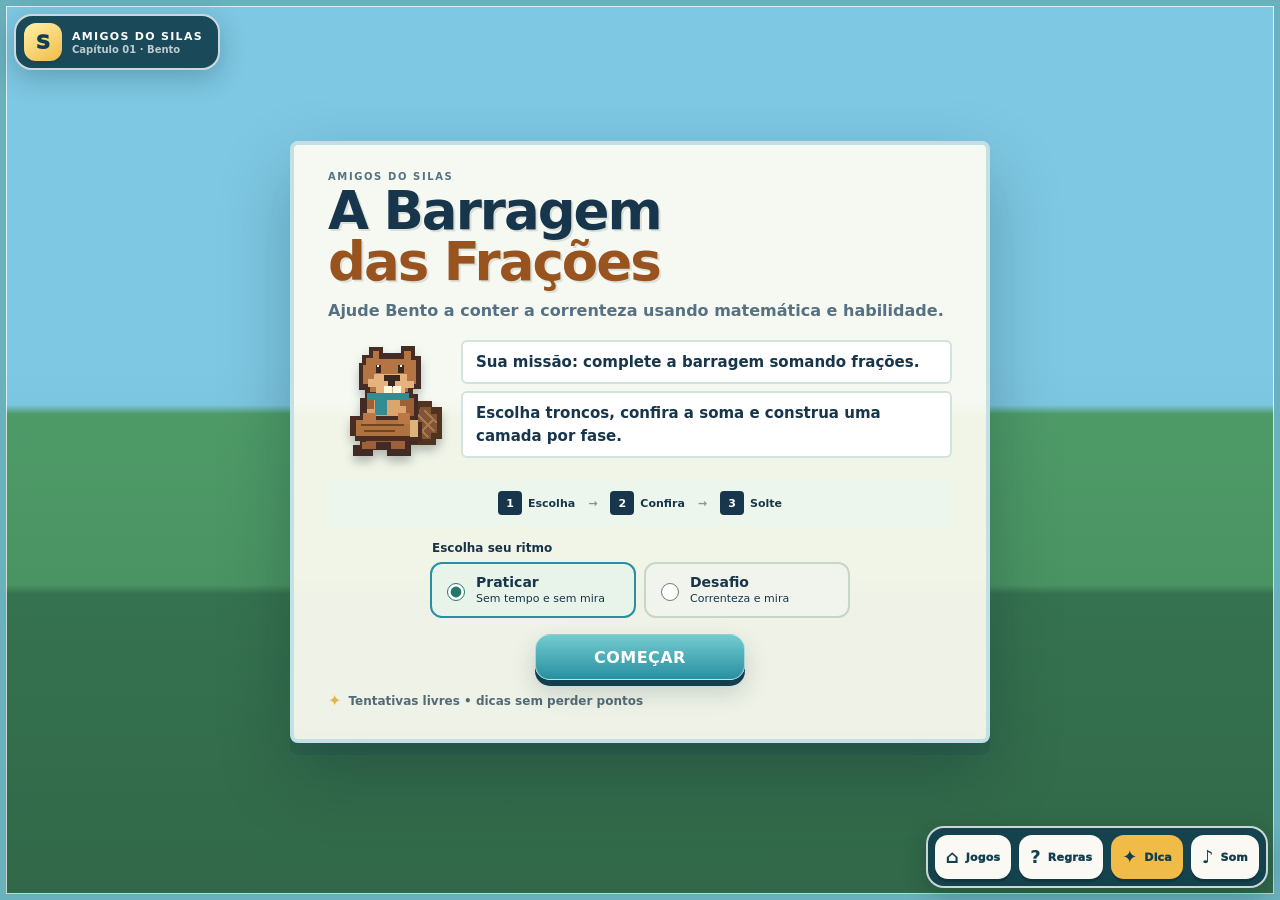
==== jogo bento/index.html @ 157f3a56 "first commit" ====
<!doctype html>
<html lang="pt-BR">
<head>
  <meta charset="utf-8">
  <meta name="viewport" content="width=device-width, initial-scale=1">
  <meta name="description" content="Jogo educativo de frações com Bento e Silas.">
  <title>A Barragem das Frações</title>
  <link rel="stylesheet" href="style.css?v=3">
  <link rel="stylesheet" href="../game-ui.css?v=3">
</head>
<body>
  <main class="game">
    <section id="intro" class="screen intro active" aria-labelledby="game-title">
      <div class="intro-bg" aria-hidden="true"></div>

      <article class="intro-card">
        <p class="overline">AMIGOS DO SILAS</p>
        <h1 id="game-title">A Barragem<br><span>das Frações</span></h1>
        <p class="subtitle">Ajude Bento a conter a correnteza usando matemática e habilidade.</p>

        <div class="story">
          <img src="../assets/personagens/bento.svg" alt="Bento, o castor segurando troncos" class="beaver-img beaver-intro">
          <div class="dialogues"><p><strong>Sua missão:</strong> complete a barragem somando frações.</p><p>Escolha troncos, confira a soma e construa uma camada por fase.</p></div>
        </div>

        <div class="steps"><span><b>1</b> Escolha</span><em>→</em><span><b>2</b> Confira</span><em>→</em><span><b>3</b> Solte</span></div>
        <button id="start-btn" class="main-btn" type="button">COMEÇAR</button>
      </article>
    </section>

    <section id="play" class="screen play" aria-labelledby="phase-title">
      <header class="topbar">
        <button id="home-btn" class="back-btn" type="button" aria-label="Voltar ao início">←</button>
        <div><p id="phase-count" class="overline">FASE 1 DE 5</p><h2 id="phase-title">Frações simples</h2></div>
        <div class="hud"><span id="hearts" aria-label="3 vidas">● ● ●</span><b id="score">0</b></div>
      </header>

      <div class="pressure">
        <span>PRESSÃO DO RIO</span><b id="pressure-number">25%</b>
        <div><i id="pressure-fill"></i></div>
      </div>

      <section class="scene">
        <div class="scene-bg" aria-hidden="true"></div>
        <div class="bank bank-left" aria-hidden="true"></div><div class="bank bank-right" aria-hidden="true"></div>
        <div class="river" aria-hidden="true"><i></i></div>

        <div class="bento-help">
          <img id="bento-sprite" src="../assets/personagens/bento.svg" alt="Bento, o castor" class="beaver-img beaver-game">
          <p id="bento-line">Vamos começar com uma barragem pequena.</p>
        </div>

        <article class="challenge">
          <p class="overline">DESAFIO</p>
          <h3 id="challenge-title">Complete 1 inteiro</h3>
          <p id="challenge-hint">Escolha troncos que formem o valor pedido.</p>
          <span>ALVO <b id="target">1</b></span>
        </article>

        <div class="dam" aria-label="Barragem em construção">
          <div id="falling" class="falling hidden"><div id="falling-pieces"></div><i></i></div>
          <div id="dam-layers" class="dam-layers"></div>
          <div class="dam-base"><span>BARRAGEM</span></div>
        </div>
      </section>

      <section class="panel" aria-label="Painel de frações">
        <div class="panel-title"><div><p class="overline">TRONCOS DISPONÍVEIS</p><span id="instruction">Selecione uma combinação.</span></div><button id="clear-btn" type="button">Limpar</button></div>
        <div id="options" class="options" role="group" aria-label="Frações disponíveis"></div>
        <div class="equation"><span>SUA SOMA</span><strong id="equation" aria-live="polite">0 = 0</strong></div>

        <div id="fraction-visual" class="fraction-visual" aria-label="Representação da soma"></div>
        <div id="check-area" class="action"><p>Confira a matemática antes de empilhar.</p><button id="check-btn" class="main-btn" type="button" disabled>CONFERIR FRAÇÕES</button></div>
        <div id="drop-area" class="action drop-action hidden">
          <div class="aim"><div><span>EQUILÍBRIO</span><b id="aim-label">CENTRALIZE</b></div><section><i></i><b id="cursor"></b></section></div>
          <button id="drop-btn" class="main-btn" type="button">SOLTAR</button>
        </div>
      </section>

      <div id="modal" class="modal hidden" role="dialog" aria-modal="true" aria-labelledby="modal-title">
        <article id="modal-card">
          <i id="modal-icon" aria-hidden="true">!</i>
          <img id="modal-beaver" src="../assets/personagens/bento.svg" alt="Bento" class="beaver-img beaver-modal">
          <p id="modal-label" class="overline">ATENÇÃO</p>
          <h3 id="modal-title">Tente novamente</h3>
          <p id="modal-text"></p>
          <button id="modal-btn" class="main-btn" type="button">CONTINUAR</button>
        </article>
      </div>
    </section>

    <section id="result" class="screen result" aria-labelledby="result-title">
      <div class="result-bg" aria-hidden="true"></div>
      <article class="result-card">
        <img src="../assets/personagens/bento.svg" alt="Bento comemorando" class="beaver-img beaver-result">
        <p class="overline">BARRAGEM CONCLUÍDA</p>
        <h2 id="result-title">A correnteza foi controlada!</h2>
        <div class="final-dam" aria-hidden="true"><span></span><span></span><span></span><span></span><span></span></div>
        <blockquote>"Quando entendemos como as partes se juntam, conseguimos construir algo inteiro."<cite>— Bento</cite></blockquote>
        <div class="stats"><div><span>Precisão</span><b id="accuracy">0%</b></div><div><span>Troncos</span><b id="logs-total">0</b></div><div><span>Sequência</span><b id="best-combo">0</b></div></div>
        <div class="award"><span id="stars">☆☆☆</span><b>Mestre da Barragem</b></div>
        <div class="result-actions"><button id="restart-btn" class="main-btn" type="button">JOGAR NOVAMENTE</button><button id="continue-btn" type="button">ESCOLHER OUTRA AVENTURA</button></div>
      </article>
    </section>
  </main>
  <script src="../common.js?v=3"></script>
  <script src="../game-ui.js?v=3"></script>
  <script src="script.js?v=3"></script>
</body>
</html>
---- jogo bento/style.css ----
:root{--ink:#17364b;--soft:#567181;--cream:#fff9ed;--wood:#98531e;--wood2:#cd8334;--wood3:#5c3117;--water:#27acd9;--water2:#147fae;--sky:#99def2;--grass:#70b25d;--grass2:#4f8d43;--gold:#ffd45a;--danger:#e75d53;--ok:#42aa68;--shadow:0 9px 0 #17364b1c,0 22px 48px #17364b2b;--pixel-font:'Trebuchet MS',Arial,sans-serif}
*{box-sizing:border-box;image-rendering:pixelated}html,body{margin:0;min-height:100%}body{background:var(--ink);color:var(--ink);font-family:var(--pixel-font)}button{font:inherit}.hidden{display:none!important}.game{width:min(1280px,100vw);height:100dvh;min-height:680px;margin:auto;overflow:hidden;background:var(--sky)}.screen{display:none;width:100%;height:100%;position:relative}.screen.active{display:flex}.overline{margin:0;color:var(--soft);font-size:10px;font-weight:900;letter-spacing:2px}.main-btn{min-height:46px;border:0;border-radius:4px;padding:11px 23px;color:#55350e;background:linear-gradient(#ffdc68,#efb52e);box-shadow:0 4px 0 #b77518;font-weight:900;cursor:pointer;transition:.15s;text-transform:uppercase;letter-spacing:1px}.main-btn:hover:not(:disabled){transform:translateY(-2px);filter:brightness(1.1)}.main-btn:active:not(:disabled){transform:translateY(3px);box-shadow:0 2px 0 #b77518}.main-btn:disabled{opacity:.5;filter:grayscale(.8);cursor:not-allowed}.main-btn:focus-visible,button:focus-visible{outline:4px solid var(--ink);outline-offset:3px}

/* === BEAVER PIXEL ART IMAGES === */
.beaver-img{image-rendering:pixelated;object-fit:contain;filter:drop-shadow(0 6px 5px rgba(17,35,45,.28));border:0;background:transparent;border-radius:0;overflow:visible}
.beaver-intro{width:132px;height:132px;animation:beaver-bob 2s ease-in-out infinite}
.beaver-game{width:118px;height:118px;animation:beaver-bob 2.5s ease-in-out infinite}
.beaver-modal{width:112px;height:112px;margin:-22px auto 4px;display:block}
.beaver-result{width:140px;height:140px;margin:-18px auto 4px;display:block;animation:beaver-celebrate .6s ease-in-out infinite alternate}
@keyframes beaver-bob{0%,100%{transform:translateY(0)}50%{transform:translateY(-6px)}}
@keyframes beaver-celebrate{from{transform:translateY(0) scale(1)}to{transform:translateY(-8px) scale(1.05)}}

/* === INTRO SCREEN WITH PIXEL ART BG === */
.intro{justify-content:center;align-items:center;overflow:hidden}
.intro-bg{position:absolute;inset:0;background:linear-gradient(180deg,#7ec8e3 0 45%,#4f9d69 46% 65%,#397a55 66% 100%);z-index:0}
.intro-bg::after{content:'';position:absolute;inset:0;background:linear-gradient(transparent 40%,rgba(0,0,0,0.15) 100%)}
.intro-card{z-index:2;width:min(700px,92%);padding:26px 34px;border:4px solid rgba(255,255,255,0.85);border-radius:8px;background:rgba(255,253,243,0.92);box-shadow:var(--shadow);backdrop-filter:blur(4px)}.intro-card h1{margin:4px 0 0;font-size:clamp(38px,5vw,53px);line-height:.96;letter-spacing:-2px;text-shadow:2px 2px 0 rgba(0,0,0,0.1)}.intro-card h1 span{color:var(--wood)}.subtitle{margin:13px 0;color:var(--soft);font-weight:800}
.story{display:grid;grid-template-columns:115px 1fr;gap:18px;align-items:center}
.dialogues{display:grid;gap:7px}.dialogues p{margin:0;padding:9px 13px;border:2px solid #d1e2df;border-radius:6px;background:#fff;font-size:12px;font-weight:700;line-height:1.3}.dialogues .silas{border-color:#b9daba;background:#eaf8e9}.steps{display:flex;justify-content:center;align-items:center;gap:13px;margin:16px 0;padding:10px;border-radius:6px;background:#edf6ed;font-size:11px;font-weight:900}.steps span{display:flex;align-items:center;gap:6px}.steps b{display:grid;place-items:center;width:24px;height:24px;border-radius:4px;color:#fff;background:var(--ink)}.steps em{color:#829992;font-style:normal}.intro-card>.main-btn{display:block;width:210px;margin:auto}

/* === PLAY SCREEN === */
.play{flex-direction:column;overflow:auto;background:#edf8f9}.topbar{flex:0 0 66px;display:grid;grid-template-columns:150px 1fr 220px;align-items:center;padding:7px 22px;border-bottom:3px solid #d7e7e6;background:#fffef9}.back-btn{width:44px;height:42px;border:2px solid #d5e1df;border-radius:6px;color:var(--ink);background:#f2f7f5;font-size:23px;font-weight:900;cursor:pointer}.topbar>div:nth-child(2){text-align:center}.topbar h2{margin:2px 0 0;font-size:21px}.hud{display:flex;justify-content:flex-end;align-items:center;gap:16px}.hud span{color:#e25b54;font-size:18px;letter-spacing:2px}.hud b{min-width:58px;padding:7px 10px;border:2px solid #d7e3e1;border-radius:6px;text-align:center}.pressure{flex:0 0 42px;display:grid;grid-template-columns:145px 40px 1fr;gap:8px;align-items:center;padding:7px 22px;color:#fff;background:var(--ink);font-size:10px;font-weight:900}.pressure>div{height:12px;overflow:hidden;border:2px solid #102a3d;border-radius:4px;background:#0c2738}.pressure>div i{display:block;width:25%;height:100%;border-radius:3px;background:linear-gradient(90deg,#3cc2e8,#f1d057 60%,#e65a50);transition:width .35s}

/* === SCENE WITH PIXEL ART BG === */
.scene{flex:0 0 330px;position:relative;overflow:hidden}
.scene-bg{position:absolute;inset:0;background:linear-gradient(180deg,#7ec8e3 0 45%,#4f9d69 46% 65%,#397a55 66% 100%);z-index:0}
.river{position:absolute;left:24%;right:24%;bottom:0;height:45%;overflow:hidden;background:linear-gradient(rgba(39,172,217,0.5),rgba(20,127,174,0.5));z-index:1}.river i{position:absolute;top:-12px;left:-10%;width:120%;height:28px;background:radial-gradient(ellipse,rgba(255,255,255,0.35) 0 42%,transparent 44%) 0 0/62px 26px repeat-x;animation:flow 3s linear infinite}@keyframes flow{to{transform:translateX(62px)}}
.bank{position:absolute;z-index:2;bottom:0;width:28%;height:44%}.bank-left{left:0;background:linear-gradient(135deg,rgba(112,178,93,0.7),rgba(79,141,67,0.7));clip-path:polygon(0 0,100% 30%,100% 100%,0 100%)}.bank-right{right:0;background:linear-gradient(225deg,rgba(112,178,93,0.7),rgba(79,141,67,0.7));clip-path:polygon(0 30%,100% 0,100% 100%,0 100%)}

.bento-help{position:absolute;z-index:7;left:3%;bottom:14%;display:flex;align-items:center;gap:4px}
.bento-help p{position:relative;max-width:185px;padding:10px 12px;border:3px solid rgba(255,255,255,0.8);border-radius:8px;background:rgba(255,255,255,0.92);box-shadow:0 4px 0 rgba(189,213,209,0.8);font-size:11px;font-weight:800;backdrop-filter:blur(2px)}

.challenge{position:absolute;z-index:6;top:13px;left:50%;width:min(420px,44%);transform:translateX(-50%);padding:13px 18px;border:3px solid rgba(255,255,255,0.85);border-radius:8px;text-align:center;background:rgba(255,253,243,0.9);box-shadow:0 7px 0 #17364b18;backdrop-filter:blur(3px)}.challenge h3{margin:3px 0;color:var(--wood);font-size:21px}.challenge>p:not(.overline){margin:3px;color:var(--soft);font-size:10px;font-weight:700}.challenge>span{display:inline-flex;align-items:center;gap:8px;margin-top:5px;padding:5px 11px;border-radius:4px;color:#fff;background:var(--ink);font-size:9px;font-weight:900}.challenge>span b{font-size:15px}

/* === DAM === */
.dam{position:absolute;z-index:6;left:50%;bottom:5px;width:340px;height:205px;transform:translateX(-50%)}.dam-base{position:absolute;left:28px;right:28px;bottom:24px;height:20px;border:4px solid var(--wood3);border-radius:4px;background:var(--wood);image-rendering:pixelated}.dam-base span{position:absolute;left:50%;top:14px;transform:translateX(-50%);padding:4px 9px;border-radius:4px;color:#fff;background:var(--ink);font-size:8px;font-weight:900}.dam-layers{position:absolute;left:25px;right:25px;bottom:45px;height:130px;display:flex;flex-direction:column-reverse;align-items:center;gap:3px}
.layer{width:100%;display:flex;justify-content:center;gap:3px;animation:settle .4s ease-out}.layer.bad{transform:rotate(7deg) translateX(10px);opacity:.76}
.layer-piece,.fall-piece{min-width:42px;height:19px;display:grid;place-items:center;border:3px solid var(--wood3);border-radius:4px;color:#fff;background:linear-gradient(var(--wood2),var(--wood));font-size:8px;font-weight:900;text-shadow:0 1px var(--wood3);image-rendering:pixelated}
@keyframes settle{from{transform:translateY(-32px);opacity:.2}}
.falling{position:absolute;z-index:9;top:18px;left:50%;transform:translateX(-50%)}.falling.swing{animation:swing .8s ease-in-out infinite alternate}.falling.good{animation:dropGood .6s ease-in forwards}.falling.bad{animation:dropBad .7s ease-in forwards}@keyframes swing{from{transform:translateX(-68%) rotate(-3deg)}to{transform:translateX(-32%) rotate(3deg)}}@keyframes dropGood{to{top:145px;transform:translateX(-50%)}}@keyframes dropBad{to{top:150px;transform:translateX(-28%) rotate(20deg)}}#falling-pieces{display:flex;justify-content:center;gap:3px}.falling>i{display:block;width:2px;height:24px;margin:2px auto;background:repeating-linear-gradient(#fff 0 4px,transparent 4px 8px)}

/* === LOG BUTTONS (PIXEL STYLE) === */
.panel{flex:1 0 245px;padding:11px 20px 15px;border-top:4px solid #d7e7e6;background:var(--cream)}.panel-title{display:flex;justify-content:space-between;align-items:center}.panel-title span{color:var(--soft);font-size:10px;font-weight:700}.panel-title button{border:0;border-bottom:2px solid #8fa5a1;color:var(--ink);background:transparent;font-size:11px;font-weight:900;cursor:pointer}.options{display:flex;gap:9px;align-items:center;min-height:61px;padding:7px 2px;overflow-x:auto}
.log{flex:0 0 auto;min-width:80px;height:46px;position:relative;border:4px solid var(--wood3);border-radius:6px;color:#fff;background:linear-gradient(var(--wood2),var(--wood));box-shadow:0 4px 0 var(--wood3),inset 0 2px 0 rgba(255,255,255,0.15);font-size:16px;font-weight:900;text-shadow:0 2px var(--wood3);cursor:pointer;transition:.15s;image-rendering:pixelated}
.log:before{content:"";position:absolute;left:10px;right:10px;top:5px;height:3px;border-radius:2px;background:rgba(237,177,98,0.7)}
.log:after{content:"";position:absolute;left:6px;right:6px;bottom:6px;height:2px;border-radius:2px;background:rgba(92,49,23,0.3)}
.log:hover{transform:translateY(-3px);filter:brightness(1.1)}.log.selected{transform:translateY(-5px);outline:4px solid var(--gold);box-shadow:0 6px 0 var(--wood3),0 0 12px rgba(255,212,90,0.5)}.log.locked{opacity:.5;pointer-events:none}
.equation{display:flex;align-items:center;gap:10px;min-height:34px;padding:5px 10px;border:2px solid #d5e2df;border-radius:6px;background:#fff}.equation span{color:var(--soft);font-size:9px;font-weight:900}.equation strong{font-size:15px}
.action{min-height:57px;display:grid;grid-template-columns:1fr 220px;gap:14px;align-items:center;padding-top:7px}.action p{margin:0;color:var(--soft);font-size:10px;font-weight:700}.action .main-btn{min-height:44px;padding:9px 14px}.drop-action{grid-template-columns:1fr 180px}.aim>div{display:flex;justify-content:space-between;color:var(--soft);font-size:9px;font-weight:900}.aim>section{height:18px;position:relative;overflow:hidden;border:3px solid #d1dcd9;border-radius:4px;background:linear-gradient(90deg,var(--danger) 0 27%,#efd05b 27% 40%,var(--ok) 40% 60%,#efd05b 60% 73%,var(--danger) 73%)}.aim>section i{position:absolute;left:45%;top:0;bottom:0;width:10%;border-left:2px dashed #fff;border-right:2px dashed #fff}.aim>section b{position:absolute;left:8%;top:-3px;width:8px;height:18px;border-radius:2px;background:var(--ink);box-shadow:0 0 0 2px #fff}

/* === MODAL === */
.modal{position:fixed;z-index:100;inset:0;display:grid;place-items:center;padding:20px;background:#102b3eb8;backdrop-filter:blur(2px)}.modal article{width:min(430px,94vw);padding:24px;border:4px solid #fff;border-radius:8px;text-align:center;background:#fffaf5;box-shadow:var(--shadow)}.modal article.success{background:#edfff1}.modal article.error{background:#fff0ed}.modal article>i{display:grid;place-items:center;width:55px;height:55px;margin:0 auto 9px;border-radius:6px;color:#fff;background:var(--danger);font-size:30px;font-style:normal;font-weight:900}.modal article.success>i{background:var(--ok)}.modal h3{margin:4px 0 8px;font-size:25px}.modal article>p:not(.overline){color:var(--soft);font-size:13px;font-weight:700;line-height:1.45}

/* === RESULT SCREEN === */
.result{justify-content:center;align-items:center;overflow:auto;padding:22px}
.result-bg{position:absolute;inset:0;background:linear-gradient(180deg,#7ec8e3 0 45%,#4f9d69 46% 65%,#397a55 66% 100%);z-index:0;filter:brightness(0.9)}
.result-bg::after{content:'';position:absolute;inset:0;background:linear-gradient(rgba(0,0,0,0.1),rgba(0,0,0,0.3))}
.result-card{position:relative;z-index:1;width:min(640px,94vw);padding:24px 30px;border:4px solid rgba(255,255,255,0.9);border-radius:8px;text-align:center;background:rgba(255,254,249,0.93);box-shadow:var(--shadow);backdrop-filter:blur(4px)}.result h2{margin:4px 0 12px;font-size:29px}.final-dam{height:82px;display:flex;flex-direction:column-reverse;justify-content:center;align-items:center;overflow:hidden;border-radius:6px;background:linear-gradient(var(--sky) 0 42%,var(--water) 42%)}.final-dam span{width:260px;height:12px;margin:1px;border:3px solid var(--wood3);border-radius:4px;background:var(--wood)}blockquote{margin:13px 20px;color:var(--soft);font-size:13px;font-weight:700}cite{display:block;margin-top:4px;color:var(--wood);font-style:normal;font-weight:900}.stats{display:grid;grid-template-columns:repeat(3,1fr);gap:8px}.stats div{padding:10px;border-radius:6px;background:#edf6f3}.stats span{display:block;color:var(--soft);font-size:9px;font-weight:900}.stats b{font-size:20px}.award{margin:12px 0;padding:9px;border:2px solid #eac951;border-radius:6px;background:#fff3ac}.award span{display:block;color:#e5a91c;font-size:27px;letter-spacing:4px}.award b{font-size:12px}.result-actions{display:flex;justify-content:center;gap:10px}.result-actions>button:not(.main-btn){border:2px solid #c9d9d6;border-radius:6px;padding:10px 18px;color:var(--ink);background:#edf6f3;font-weight:900;cursor:pointer}

/* === RESPONSIVE === */
@media(max-width:800px){.game{min-height:720px}.topbar{grid-template-columns:65px 1fr 110px;padding:7px 12px}.challenge{width:62%}.bento-help p{display:none}.scene{flex-basis:340px}}
@media(max-width:540px){.game{min-height:680px}.intro{justify-content:flex-start;overflow-y:auto;padding:24px 0}.intro-card{width:94%;padding:20px}.intro-card h1{font-size:35px}.subtitle{font-size:13px}.story{grid-template-columns:85px 1fr;gap:8px}.beaver-intro{width:80px;height:80px}.dialogues p{padding:7px 9px;font-size:10px}.dialogues .silas{display:none}.steps{gap:5px;font-size:9px}.steps b{width:21px;height:21px}.topbar{flex-basis:62px;grid-template-columns:50px 1fr 72px}.topbar h2{font-size:17px}.hud b{display:none}.hud span{font-size:14px}.pressure{grid-template-columns:115px 36px 1fr;padding:7px 10px}.scene{flex-basis:310px}.challenge{top:8px;width:82%;padding:10px}.challenge h3{font-size:18px}.bento-help{left:0}.beaver-game{width:65px;height:65px}.river{left:20%;right:20%}.dam{transform:translateX(-50%) scale(.8);transform-origin:bottom center}.panel{padding:10px 12px 14px}.action,.drop-action{grid-template-columns:1fr;gap:7px}.action p{display:none}.result{padding:14px}.result-card{padding:20px 16px}.result h2{font-size:24px}.result-actions{flex-direction:column}}
@media(prefers-reduced-motion:reduce){*,*:before,*:after{animation-duration:.01ms!important;animation-iteration-count:1!important;transition-duration:.01ms!important}}
---- game-ui.css ----
:root {
  --kids-ui-ink: #18324a;
  --kids-ui-paper: #fffdf7;
  --kids-ui-gold: #ffd45c;
  --kids-ui-blue: #3778c2;
  --kids-ui-green: #3f9b67;
  --kids-ui-shadow: 0 8px 0 rgba(20, 42, 61, .16), 0 18px 42px rgba(20, 42, 61, .2);
}

html { scroll-behavior: smooth; }
body { -webkit-tap-highlight-color: transparent; }
button, [role="button"] { touch-action: manipulation; }
button { min-width: 42px; min-height: 42px; }
button:focus-visible, [role="button"]:focus-visible {
  outline: 4px solid #fff !important;
  outline-offset: 3px !important;
  box-shadow: 0 0 0 7px var(--kids-ui-blue) !important;
}

.kids-toolbar {
  position: fixed;
  z-index: 900;
  top: 12px;
  right: 12px;
  display: flex;
  gap: 8px;
  padding: 7px;
  border: 2px solid rgba(255, 255, 255, .72);
  border-radius: 18px;
  background: rgba(18, 39, 57, .88);
  box-shadow: 0 8px 24px rgba(5, 20, 35, .24);
  backdrop-filter: blur(8px);
}

.kids-tool {
  width: 44px;
  min-width: 44px;
  height: 44px;
  min-height: 44px;
  display: grid;
  place-items: center;
  padding: 0;
  border: 0;
  border-radius: 13px;
  color: var(--kids-ui-ink);
  background: #fffdf7;
  box-shadow: 0 3px 0 rgba(0, 0, 0, .18);
  cursor: pointer;
  font: 900 20px/1 system-ui, sans-serif;
  transition: transform .16s ease, filter .16s ease;
}
.kids-tool:hover { transform: translateY(-2px); filter: brightness(1.05); }
.kids-tool:active { transform: translateY(2px); box-shadow: 0 1px 0 rgba(0, 0, 0, .18); }
.kids-tool[data-action="hint"] { background: var(--kids-ui-gold); }
.kids-tool[aria-pressed="false"] { opacity: .72; }

.kids-guide-dialog {
  width: min(540px, calc(100vw - 28px));
  max-height: min(720px, calc(100dvh - 28px));
  margin: auto;
  padding: 0;
  overflow: visible;
  border: 0;
  border-radius: 26px;
  color: var(--kids-ui-ink);
  background: transparent;
}
.kids-guide-dialog::backdrop { background: rgba(8, 24, 38, .76); backdrop-filter: blur(5px); }
.kids-guide-card {
  position: relative;
  overflow: hidden;
  padding: 30px;
  border: 4px solid #fff;
  border-radius: 26px;
  background: var(--kids-ui-paper);
  box-shadow: var(--kids-ui-shadow);
  font-family: "Trebuchet MS", system-ui, sans-serif;
}
.kids-guide-card::before {
  content: "";
  position: absolute;
  inset: 0 0 auto;
  height: 8px;
  background: linear-gradient(90deg, #4eb8ad, #ffd45c, #ec7866, #705dc5);
}
.kids-guide-kicker {
  margin: 0 0 5px;
  color: #5b7180;
  font-size: 12px;
  font-weight: 900;
  letter-spacing: 1.5px;
  text-transform: uppercase;
}
.kids-guide-card h2 { margin: 0; font-size: clamp(27px, 6vw, 38px); line-height: 1; }
.kids-guide-goal { margin: 12px 0 20px; color: #526b79; font-size: 15px; font-weight: 700; line-height: 1.45; }
.kids-guide-steps { display: grid; gap: 10px; margin: 0; padding: 0; list-style: none; counter-reset: kids-step; }
.kids-guide-steps li {
  counter-increment: kids-step;
  display: grid;
  grid-template-columns: 42px 1fr;
  gap: 12px;
  align-items: center;
  padding: 12px 14px;
  border: 2px solid #dfe9ec;
  border-radius: 15px;
  background: #f5faf9;
  font-size: 15px;
  font-weight: 800;
  line-height: 1.3;
}
.kids-guide-steps li::before {
  content: counter(kids-step);
  width: 38px;
  height: 38px;
  display: grid;
  place-items: center;
  border-radius: 12px;
  color: #fff;
  background: var(--kids-ui-blue);
  box-shadow: 0 3px 0 #24568d;
}
.kids-guide-tip {
  margin: 16px 0 0;
  padding: 12px 14px;
  border-radius: 14px;
  color: #5d4a13;
  background: #fff0ad;
  font-size: 14px;
  font-weight: 800;
}
.kids-guide-close {
  width: 100%;
  margin-top: 18px;
  padding: 12px 20px;
  border: 0;
  border-radius: 14px;
  color: #fff;
  background: linear-gradient(#4d94dd, #3375bb);
  box-shadow: 0 5px 0 #225387;
  cursor: pointer;
  font: 900 15px/1.2 "Trebuchet MS", system-ui, sans-serif;
  letter-spacing: .5px;
}

.kids-toast {
  position: fixed;
  z-index: 1100;
  left: 50%;
  bottom: 24px;
  width: min(560px, calc(100vw - 28px));
  display: grid;
  grid-template-columns: 42px 1fr;
  gap: 12px;
  align-items: center;
  padding: 14px 18px;
  border: 3px solid #fff;
  border-radius: 18px;
  color: var(--kids-ui-ink);
  background: #fff8d6;
  box-shadow: var(--kids-ui-shadow);
  font: 800 15px/1.35 "Trebuchet MS", system-ui, sans-serif;
  transform: translate(-50%, 130%);
  opacity: 0;
  pointer-events: none;
  transition: transform .32s cubic-bezier(.2, .8, .2, 1.15), opacity .25s ease;
}
.kids-toast::before {
  content: "💡";
  width: 42px;
  height: 42px;
  display: grid;
  place-items: center;
  border-radius: 13px;
  background: var(--kids-ui-gold);
  font-size: 23px;
}
.kids-toast.show { transform: translate(-50%, 0); opacity: 1; }

.kids-confetti { position: fixed; z-index: 1200; inset: 0; overflow: hidden; pointer-events: none; }
.kids-confetti i {
  position: absolute;
  top: -24px;
  width: 11px;
  height: 18px;
  border-radius: 3px;
  animation: kids-confetti-fall var(--fall-time, 1.8s) cubic-bezier(.15, .7, .3, 1) forwards;
}
@keyframes kids-confetti-fall {
  to { transform: translate(var(--drift, 0), 105vh) rotate(var(--spin, 720deg)); opacity: .18; }
}

.kids-pop { animation: kids-pop .42s cubic-bezier(.18, .86, .3, 1.35); }
.kids-wiggle { animation: kids-wiggle .34s ease; }
@keyframes kids-pop { 50% { transform: scale(1.035); } }
@keyframes kids-wiggle { 25% { transform: translateX(-7px); } 75% { transform: translateX(7px); } }

.kids-start-note {
  display: inline-flex;
  align-items: center;
  gap: 7px;
  margin: 10px 0 0;
  color: inherit;
  opacity: .72;
  font: 800 12px/1.2 "Trebuchet MS", system-ui, sans-serif;
}
.kids-start-note::before { content: "✦"; color: #df9d12; font-size: 16px; }

@media (max-width: 700px) {
  .kids-toolbar { top: auto; right: 10px; bottom: 10px; gap: 6px; padding: 6px; }
  .kids-tool { width: 42px; min-width: 42px; height: 42px; min-height: 42px; }
  .kids-guide-card { padding: 24px 18px 20px; border-radius: 21px; }
  .kids-guide-steps li { padding: 10px; font-size: 14px; }
  .kids-toast { bottom: 70px; font-size: 14px; }
}

@media (prefers-reduced-motion: reduce) {
  .kids-confetti { display: none; }
  .kids-pop, .kids-wiggle { animation: none; }
}

/* Identidade compartilhada — Amigos do Silas */
body.game-polished {
  --game-accent: #3f8f73;
  --game-accent-2: #79c5a5;
  --game-deep: #173e38;
  --game-soft: #e9f7ef;
  --game-warm: #ffd469;
  --game-radius: 22px;
  --game-border: rgba(255, 255, 255, .8);
  --game-font: "Trebuchet MS", "Arial Rounded MT Bold", system-ui, sans-serif;
  min-height: 100dvh;
  font-family: var(--game-font);
  isolation: isolate;
}

body.game-polished[data-game="bento"] {
  --game-accent: #288fa1;
  --game-accent-2: #73cccf;
  --game-deep: #123f4f;
  --game-soft: #e1f7f5;
  --game-warm: #f1bb48;
}

body.game-polished[data-game="clarice"] {
  --game-accent: #c77032;
  --game-accent-2: #edb751;
  --game-deep: #533019;
  --game-soft: #fff0d3;
  --game-warm: #f2c85b;
}

body.game-polished[data-game="martim"] {
  --game-accent: #64874f;
  --game-accent-2: #a4c46a;
  --game-deep: #2e4729;
  --game-soft: #edf5dc;
  --game-warm: #dba54b;
}

body.game-polished[data-game="silas"] {
  --game-accent: #8a5a36;
  --game-accent-2: #cc925d;
  --game-deep: #39281e;
  --game-soft: #f5eadc;
  --game-warm: #efbd54;
}

body.game-polished[data-game="tadeu"] {
  --game-accent: #bd6331;
  --game-accent-2: #e4a64f;
  --game-deep: #4d2a1c;
  --game-soft: #fff0d7;
  --game-warm: #efd263;
}

body.game-polished::before {
  content: "";
  position: fixed;
  z-index: 850;
  inset: 0;
  border: 6px solid color-mix(in srgb, var(--game-accent) 70%, white 30%);
  box-shadow: inset 0 0 0 1px rgba(255, 255, 255, .72);
  pointer-events: none;
}

body.game-polished::after {
  content: "";
  position: fixed;
  z-index: -1;
  inset: 0;
  opacity: .18;
  pointer-events: none;
  background-image:
    radial-gradient(circle at 12% 16%, white 0 1px, transparent 1.7px),
    radial-gradient(circle at 84% 74%, white 0 1px, transparent 1.7px);
  background-size: 31px 31px, 47px 47px;
  mix-blend-mode: soft-light;
}

.saga-brand {
  position: fixed;
  z-index: 910;
  top: 14px;
  left: 14px;
  min-height: 54px;
  display: grid;
  grid-template-columns: 38px auto;
  gap: 10px;
  align-items: center;
  padding: 7px 15px 7px 8px;
  border: 2px solid rgba(255, 255, 255, .78);
  border-radius: 18px;
  color: #fff;
  background: color-mix(in srgb, var(--game-deep) 92%, transparent);
  box-shadow: 0 8px 28px rgba(5, 20, 32, .24);
  backdrop-filter: blur(10px);
  text-decoration: none;
  transition: transform .24s ease, opacity .2s ease, box-shadow .2s ease;
}

.saga-brand:hover {
  transform: translateY(-2px);
  box-shadow: 0 11px 30px rgba(5, 20, 32, .3);
}

.saga-brand__mark {
  width: 38px;
  height: 38px;
  display: grid;
  place-items: center;
  border-radius: 12px;
  color: var(--game-deep);
  background: linear-gradient(145deg, #fff1a7, var(--game-warm));
  box-shadow: 0 3px 0 color-mix(in srgb, var(--game-deep) 28%, transparent);
  font-size: 20px;
  font-weight: 1000;
}

.saga-brand__copy { display: grid; gap: 1px; }
.saga-brand__copy strong { font-size: 11px; letter-spacing: 1.3px; }
.saga-brand__copy small { color: rgba(255, 255, 255, .72); font-size: 10px; font-weight: 800; }

body.game-polished[data-screen="play"] .saga-brand {
  opacity: 0;
  pointer-events: none;
  transform: translateY(-120%);
}

.kids-toolbar {
  border-color: rgba(255, 255, 255, .78);
  background: color-mix(in srgb, var(--game-deep) 92%, transparent);
}

.kids-tool {
  position: relative;
  width: auto;
  min-width: 44px;
  grid-auto-flow: column;
  gap: 7px;
  padding: 0 11px;
  color: var(--game-deep);
  background: rgba(255, 253, 247, .98);
}

.kids-tool[data-action="hint"] { background: var(--game-warm); }
.kids-tool__icon { display: grid; place-items: center; font-size: 18px; }
.kids-tool__label { font-size: 11px; font-weight: 1000; letter-spacing: .2px; }

.kids-guide-card {
  border-color: var(--game-border);
  background:
    radial-gradient(circle at 95% 5%, color-mix(in srgb, var(--game-soft) 80%, transparent), transparent 32%),
    #fffdf8;
}

.kids-guide-card::before {
  background: linear-gradient(90deg, var(--game-accent), var(--game-accent-2), var(--game-warm));
}

.kids-guide-kicker { color: var(--game-accent); }
.kids-guide-steps li { border-color: color-mix(in srgb, var(--game-accent) 22%, white); background: var(--game-soft); }
.kids-guide-steps li::before { background: var(--game-accent); box-shadow: 0 3px 0 var(--game-deep); }
.kids-guide-close { background: linear-gradient(180deg, var(--game-accent-2), var(--game-accent)); box-shadow: 0 5px 0 var(--game-deep); }

body.game-polished :where(.intro-card, .result-card, .challenge, .phase-objective, .mascot-dialog, .question-card) {
  border-color: color-mix(in srgb, var(--game-accent) 28%, white) !important;
}

body.game-polished :where(.intro-card, .result-card) {
  box-shadow: 0 12px 0 color-mix(in srgb, var(--game-deep) 18%, transparent), 0 30px 70px rgba(8, 27, 39, .26) !important;
}

body.game-polished :where(.overline, .eyebrow, .kicker, .label) {
  letter-spacing: 1.6px;
}

body.game-polished :where(button, .button, [role="button"]) {
  font-family: var(--game-font);
  transition: transform .16s ease, filter .16s ease, box-shadow .16s ease, background-color .16s ease;
}

body.game-polished :where(button, .button, [role="button"]):not(:disabled):hover {
  transform: translateY(-2px);
  filter: saturate(1.08) brightness(1.03);
}

body.game-polished :where(button, .button, [role="button"]):not(:disabled):active {
  transform: translateY(2px);
}

body.game-polished :where(.main-btn, .btn-start, .btn-primary, .btn-confirm) {
  border: 1px solid rgba(255, 255, 255, .52) !important;
  border-radius: 15px !important;
  background: linear-gradient(180deg, var(--game-accent-2), var(--game-accent)) !important;
  box-shadow: 0 6px 0 var(--game-deep), 0 12px 24px color-mix(in srgb, var(--game-deep) 20%, transparent) !important;
  color: #fff !important;
  letter-spacing: .45px;
}

body.game-polished :where(.main-btn, .btn-start, .btn-primary, .btn-confirm):disabled {
  filter: grayscale(.5);
  box-shadow: 0 3px 0 #53666d !important;
  opacity: .55;
}

body.game-polished :where(.modal, .overlay, .game-modal) {
  backdrop-filter: blur(8px);
}

body.game-polished :where(.modal article, .overlay-card, .game-modal__card) {
  border: 4px solid rgba(255, 255, 255, .88) !important;
  border-radius: var(--game-radius) !important;
  box-shadow: 0 18px 70px rgba(7, 23, 34, .38) !important;
}

body.game-polished .screen.active {
  animation: saga-screen-in .38s cubic-bezier(.2, .8, .2, 1);
}

@keyframes saga-screen-in {
  from { opacity: .15; transform: translateY(8px); }
  to { opacity: 1; transform: none; }
}

.kids-toast {
  border-color: color-mix(in srgb, var(--game-accent) 24%, white);
  background: color-mix(in srgb, var(--game-soft) 72%, #fffdf8);
}

.kids-toast::before { background: var(--game-warm); }

@supports not (color: color-mix(in srgb, white, black)) {
  body.game-polished::before { border-color: var(--game-accent); }
  .saga-brand, .kids-toolbar { background: var(--game-deep); }
  body.game-polished :where(.intro-card, .result-card, .challenge, .phase-objective, .mascot-dialog, .question-card) { border-color: var(--game-accent-2) !important; }
}

@media (max-width: 980px) {
  .kids-tool__label { display: none; }
  .kids-tool { width: 44px; padding: 0; }
}

@media (max-width: 700px) {
  body.game-polished::before { border-width: 3px; }
  .saga-brand { top: 8px; left: 8px; min-height: 48px; padding: 5px 10px 5px 6px; }
  .saga-brand__mark { width: 34px; height: 34px; }
  .saga-brand__copy strong { font-size: 9px; }
  .saga-brand__copy small { font-size: 9px; }
  body.game-polished[data-screen="play"] .kids-toolbar { opacity: .96; }
}

@media (max-width: 430px) {
  .saga-brand__copy small { display: none; }
}

@media (prefers-reduced-motion: reduce) {
  body.game-polished .screen.active { animation: none; }
  .saga-brand, body.game-polished :where(button, .button, [role="button"]) { transition: none; }
}

/* Clear reading and compact interactions for the 6th–7th grade activities. */
[hidden] { display:none !important; }
.play-modes { display:grid; grid-template-columns:1fr 1fr; gap:8px; margin:14px auto 16px; padding:0; border:0; max-width:420px; text-align:left; }
.play-modes legend { font-size:12px; font-weight:800; margin-bottom:7px; color:var(--kids-ui-ink); }
.play-modes label { display:flex; align-items:center; gap:8px; padding:10px; background:#f1f4ed; border:2px solid #c8d5ca; border-radius:12px; cursor:pointer; color:#18364a; }
.play-modes label:has(input:checked) { border-color:var(--game-accent,#26776b); background:#e8f4e9; }
.play-modes input { accent-color:#26776b; flex:none; width:18px; height:18px; }
.play-modes b,.play-modes small { display:block; }
.play-modes b { font-size:14px; }
.play-modes small { font-size:11px; line-height:1.3; margin-top:2px; }
body.game-polished .dialogues p { font-size:15px; line-height:1.5; }
body.game-polished .kids-start-note { font-size:12px; line-height:1.4; }
.kids-guide-dialog { overflow:auto; }
.kids-guide-card { box-shadow:none; }
body.game-polished .modal { overflow:auto; padding:22px; }
body.game-polished .modal article { max-height:calc(100dvh - 44px); overflow:auto; }
body.game-polished .modal p { font-size:16px; line-height:1.5; }
body.game-polished[data-game="silas"] .remove-btn { min-width:30px; min-height:30px; border:0; cursor:pointer; }
body.game-polished[data-game="silas"] .inv-piece { color:inherit; font:inherit; }
body.game-polished[data-game="silas"] .phase-node { font:inherit; color:inherit; }
body.game-polished[data-game="silas"] #quiz-next { display:block; margin:18px auto; padding:14px 24px; cursor:pointer; font-weight:800; }
body.game-polished[data-game="silas"] .progress-pct { font-size:12px; }
.progress-fill.over-target { background:#c85146 !important; }
body.game-polished .beaver-img, body.game-polished .clarice-img, body.game-polished .martim-img { mix-blend-mode:normal; }
@media(max-width:700px) {
  body.game-polished .screen { padding-bottom:90px; }
  body.game-polished .intro { padding-top:76px; }
  body.game-polished .screen.result { padding-top:74px; }
  body.game-polished .intro-card { margin-top:0; }
  body.game-polished .result-actions { flex-wrap:wrap; }
  body.game-polished .dialogues p { font-size:14px; }
  body.game-polished .kids-toolbar { bottom:8px; top:auto; }
  body.game-polished[data-game="silas"] .screen { padding-left:10px; padding-right:10px; }
  body.game-polished[data-game="silas"] #screen-intro { padding-top:74px; }
  body.game-polished[data-game="silas"] .game-hud { flex-wrap:wrap; gap:10px; }
  body.game-polished[data-game="silas"] .quiz-header { flex-wrap:wrap; gap:10px; }
}
@media(prefers-reduced-motion:reduce) {
  html { scroll-behavior:auto !important; }
  *,*::before,*::after { animation-duration:.01ms !important; animation-iteration-count:1 !important; transition-duration:.01ms !important; }
}
/* Keep navigation away from the score and let smaller screens scroll. */
body.game-polished .kids-toolbar { top:auto; bottom:12px; right:12px; }
body.game-polished .kids-toast { bottom:88px; }
body.game-polished .game { height:auto; min-height:100dvh; overflow:visible; }
body.game-polished .game .screen { height:auto; min-height:100dvh; }
body.game-polished .game .intro { padding:80px 20px 96px; overflow:visible; }
body.game-polished .game .play { padding-bottom:88px; overflow:visible; }
body.game-polished .game .result { padding:80px 20px 96px; overflow:visible; }
body.game-polished :where(.challenge-question,#challenge-hint,.panel-title span,.action p,#instruction) { font-size:14px; line-height:1.4; }
body.game-polished .screen .modal { z-index:1000; }
body.game-polished .overlay { z-index:1000; }
@media(max-width:500px) {
  body.game-polished .game .intro { padding-left:10px; padding-right:10px; }
  body.game-polished .game .intro-card { width:100%; }
  body.game-polished .steps { gap:7px; }
  body.game-polished .steps span { gap:4px; }
}
.fraction-visual { display:flex; align-items:center; flex-wrap:wrap; gap:8px; margin:10px 0; }
.fraction-visual small { flex-basis:100%; font-size:12px; color:#50636a; }
.fraction-unit { width:min(200px,45%); height:22px; border:2px solid #829c94; border-radius:6px; background:#fff; overflow:hidden; position:relative; }
.fraction-unit>i { display:block; height:100%; transition:width .2s; }
.fraction-unit::after { content:""; position:absolute; inset:0; background:repeating-linear-gradient(90deg,transparent 0 calc(100% / var(--parts) - 1px),#fff9 calc(100% / var(--parts) - 1px) calc(100% / var(--parts))); }
.cake-plate { width:46px; height:46px; border:4px solid #f7e6c0; border-radius:50%; background:conic-gradient(#aa6841 0 var(--portion),#efdfbc var(--portion) 360deg); box-shadow:0 0 0 2px #8c7159; }
.portion-caption { flex-basis:100%; font-weight:800; font-size:12px; text-align:center; }
body.game-polished[data-game="silas"] .mascot-intro-img { width:84px; height:84px; object-fit:cover; image-rendering:pixelated; }
body.game-polished[data-game="silas"] .mascot-game { width:110px; height:130px; object-fit:cover; image-rendering:pixelated; transform:none; }
body.game-polished[data-game="silas"] .quiz-mascot { width:70px; height:80px; object-fit:cover; image-rendering:pixelated; }
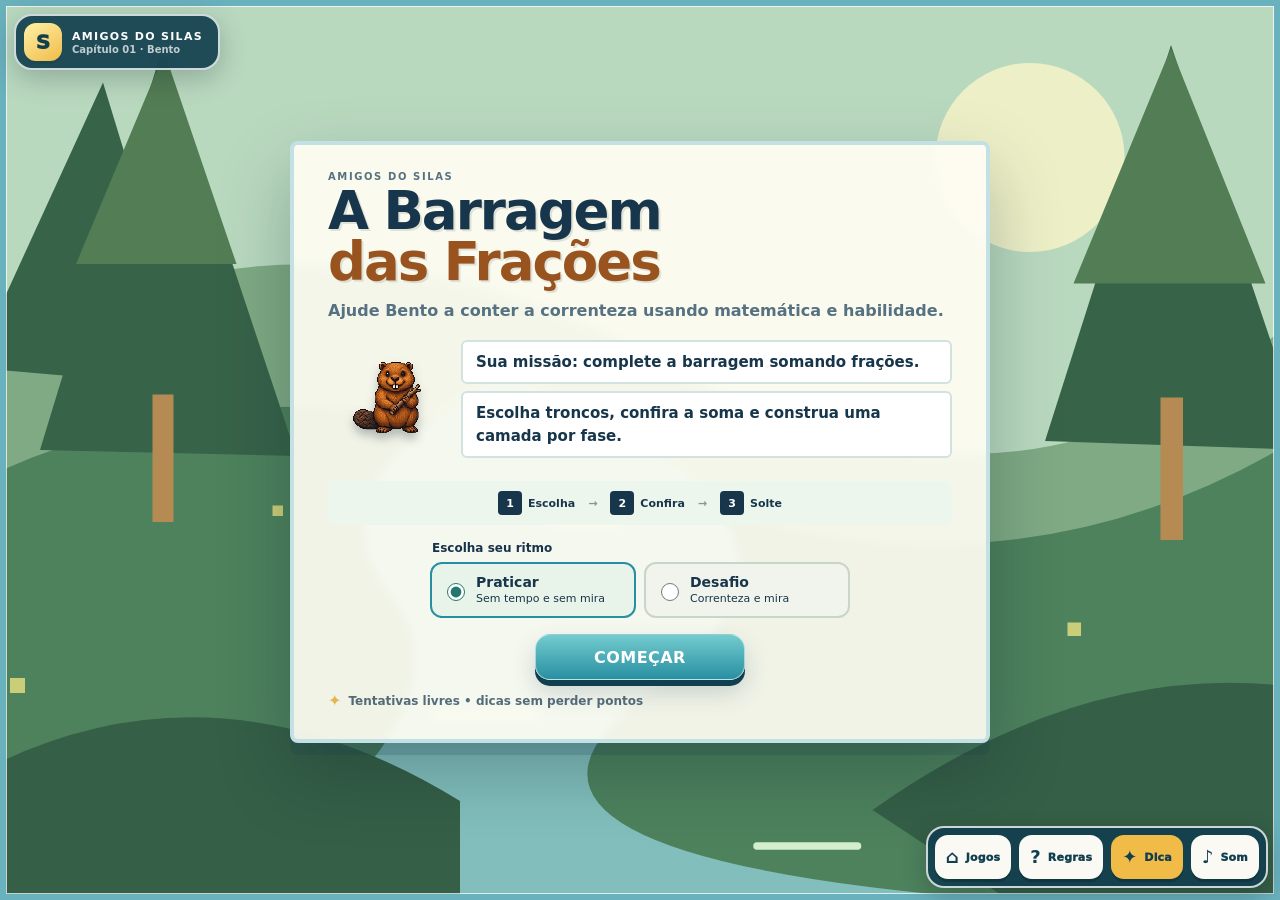
==== commit 807ae9f6: "Add heart pixel SVG asset for UI enhancement" ====
--- a/jogo bento/index.html
+++ b/jogo bento/index.html
@@ -5,13 +5,13 @@
   <meta name="viewport" content="width=device-width, initial-scale=1">
   <meta name="description" content="Jogo educativo de frações com Bento e Silas.">
   <title>A Barragem das Frações</title>
-  <link rel="stylesheet" href="style.css?v=3">
-  <link rel="stylesheet" href="../game-ui.css?v=3">
+  <link rel="stylesheet" href="style.css?v=4">
+  <link rel="stylesheet" href="../game-ui.css?v=4">
 </head>
 <body>
   <main class="game">
     <section id="intro" class="screen intro active" aria-labelledby="game-title">
-      <div class="intro-bg" aria-hidden="true"></div>
+      <img src="../assets/cenarios/bento.svg" alt="" class="intro-bg environment-art" aria-hidden="true">
 
       <article class="intro-card">
         <p class="overline">AMIGOS DO SILAS</p>
@@ -19,7 +19,7 @@
         <p class="subtitle">Ajude Bento a conter a correnteza usando matemática e habilidade.</p>
 
         <div class="story">
-          <img src="../assets/personagens/bento.svg" alt="Bento, o castor segurando troncos" class="beaver-img beaver-intro">
+          <img src="../assets/personagens/bento.png" alt="Bento, o castor segurando um galho" class="beaver-img beaver-intro">
           <div class="dialogues"><p><strong>Sua missão:</strong> complete a barragem somando frações.</p><p>Escolha troncos, confira a soma e construa uma camada por fase.</p></div>
         </div>
 
@@ -32,7 +32,7 @@
       <header class="topbar">
         <button id="home-btn" class="back-btn" type="button" aria-label="Voltar ao início">←</button>
         <div><p id="phase-count" class="overline">FASE 1 DE 5</p><h2 id="phase-title">Frações simples</h2></div>
-        <div class="hud"><span id="hearts" aria-label="3 vidas">● ● ●</span><b id="score">0</b></div>
+        <div class="hud"><span id="hearts" class="pixel-hearts" aria-label="3 vidas"><img class="pixel-heart is-full" src="../assets/ui/heart-pixel.svg" alt=""><img class="pixel-heart is-full" src="../assets/ui/heart-pixel.svg" alt=""><img class="pixel-heart is-full" src="../assets/ui/heart-pixel.svg" alt=""></span><b id="score">0</b></div>
       </header>
 
       <div class="pressure">
@@ -41,12 +41,12 @@
       </div>
 
       <section class="scene">
-        <div class="scene-bg" aria-hidden="true"></div>
+        <img src="../assets/cenarios/bento.svg" alt="" class="scene-bg environment-art" aria-hidden="true">
         <div class="bank bank-left" aria-hidden="true"></div><div class="bank bank-right" aria-hidden="true"></div>
         <div class="river" aria-hidden="true"><i></i></div>
 
         <div class="bento-help">
-          <img id="bento-sprite" src="../assets/personagens/bento.svg" alt="Bento, o castor" class="beaver-img beaver-game">
+          <img id="bento-sprite" src="../assets/personagens/bento.png" alt="Bento, o castor" class="beaver-img beaver-game">
           <p id="bento-line">Vamos começar com uma barragem pequena.</p>
         </div>
 
@@ -80,7 +80,7 @@
       <div id="modal" class="modal hidden" role="dialog" aria-modal="true" aria-labelledby="modal-title">
         <article id="modal-card">
           <i id="modal-icon" aria-hidden="true">!</i>
-          <img id="modal-beaver" src="../assets/personagens/bento.svg" alt="Bento" class="beaver-img beaver-modal">
+          <img id="modal-beaver" src="../assets/personagens/bento.png" alt="Bento, o castor" class="beaver-img beaver-modal">
           <p id="modal-label" class="overline">ATENÇÃO</p>
           <h3 id="modal-title">Tente novamente</h3>
           <p id="modal-text"></p>
@@ -90,9 +90,9 @@
     </section>
 
     <section id="result" class="screen result" aria-labelledby="result-title">
-      <div class="result-bg" aria-hidden="true"></div>
+      <img src="../assets/cenarios/bento.svg" alt="" class="result-bg environment-art" aria-hidden="true">
       <article class="result-card">
-        <img src="../assets/personagens/bento.svg" alt="Bento comemorando" class="beaver-img beaver-result">
+        <img src="../assets/personagens/bento.png" alt="Bento, o castor" class="beaver-img beaver-result">
         <p class="overline">BARRAGEM CONCLUÍDA</p>
         <h2 id="result-title">A correnteza foi controlada!</h2>
         <div class="final-dam" aria-hidden="true"><span></span><span></span><span></span><span></span><span></span></div>
@@ -103,8 +103,8 @@
       </article>
     </section>
   </main>
-  <script src="../common.js?v=3"></script>
-  <script src="../game-ui.js?v=3"></script>
-  <script src="script.js?v=3"></script>
+  <script src="../common.js?v=4"></script>
+  <script src="../game-ui.js?v=4"></script>
+  <script src="script.js?v=4"></script>
 </body>
 </html>
--- a/jogo bento/style.css
+++ b/jogo bento/style.css
@@ -61,3 +61,9 @@
 @media(max-width:800px){.game{min-height:720px}.topbar{grid-template-columns:65px 1fr 110px;padding:7px 12px}.challenge{width:62%}.bento-help p{display:none}.scene{flex-basis:340px}}
 @media(max-width:540px){.game{min-height:680px}.intro{justify-content:flex-start;overflow-y:auto;padding:24px 0}.intro-card{width:94%;padding:20px}.intro-card h1{font-size:35px}.subtitle{font-size:13px}.story{grid-template-columns:85px 1fr;gap:8px}.beaver-intro{width:80px;height:80px}.dialogues p{padding:7px 9px;font-size:10px}.dialogues .silas{display:none}.steps{gap:5px;font-size:9px}.steps b{width:21px;height:21px}.topbar{flex-basis:62px;grid-template-columns:50px 1fr 72px}.topbar h2{font-size:17px}.hud b{display:none}.hud span{font-size:14px}.pressure{grid-template-columns:115px 36px 1fr;padding:7px 10px}.scene{flex-basis:310px}.challenge{top:8px;width:82%;padding:10px}.challenge h3{font-size:18px}.bento-help{left:0}.beaver-game{width:65px;height:65px}.river{left:20%;right:20%}.dam{transform:translateX(-50%) scale(.8);transform-origin:bottom center}.panel{padding:10px 12px 14px}.action,.drop-action{grid-template-columns:1fr;gap:7px}.action p{display:none}.result{padding:14px}.result-card{padding:20px 16px}.result h2{font-size:24px}.result-actions{flex-direction:column}}
 @media(prefers-reduced-motion:reduce){*,*:before,*:after{animation-duration:.01ms!important;animation-iteration-count:1!important;transition-duration:.01ms!important}}
+
+/* Ambiente do castor: floresta com rio e margens para a barragem. */
+.intro-bg,.scene-bg,.result-bg{
+  background:linear-gradient(#17364b18,#17364b3d),url('../assets/cenarios/bento.svg') center/cover no-repeat;
+  image-rendering:pixelated;
+}
--- a/game-ui.css
+++ b/game-ui.css
@@ -502,6 +502,55 @@
 body.game-polished[data-game="silas"] .progress-pct { font-size:12px; }
 .progress-fill.over-target { background:#c85146 !important; }
 body.game-polished .beaver-img, body.game-polished .clarice-img, body.game-polished .martim-img { mix-blend-mode:normal; }
+
+/* Indicador de vidas compartilhado: coração em pixel art. */
+.pixel-hearts {
+  display: inline-flex !important;
+  align-items: center;
+  justify-content: center;
+  gap: 4px;
+  min-width: 74px;
+  min-height: 22px;
+  line-height: 1;
+  letter-spacing: 0 !important;
+}
+.pixel-heart {
+  display: block;
+  width: 22px;
+  height: 20px;
+  object-fit: contain;
+  image-rendering: pixelated;
+  filter: drop-shadow(0 2px 0 rgba(91, 24, 36, .35));
+  transition: opacity .18s, transform .18s, filter .18s;
+}
+.pixel-heart.is-full { animation: pixel-heart-pulse 1.8s steps(2, end) infinite; }
+.pixel-heart.is-empty {
+  opacity: .24;
+  filter: grayscale(1) drop-shadow(0 2px 0 rgba(30, 30, 30, .25));
+}
+@keyframes pixel-heart-pulse { 50% { transform: translateY(-1px) scale(1.04); } }
+@media (max-width: 560px) {
+  .pixel-hearts { gap: 2px; min-width: 58px; }
+  .pixel-heart { width: 18px; height: 16px; }
+}
+@media (prefers-reduced-motion: reduce) {
+  .pixel-heart.is-full { animation: none; }
+}
+
+/* Cenários reais dos jogos: a arte é um elemento de imagem, não um fundo criado em CSS. */
+.environment-art {
+  position: absolute;
+  inset: 0;
+  z-index: 0;
+  display: block;
+  width: 100%;
+  height: 100%;
+  object-fit: cover;
+  object-position: center;
+  image-rendering: pixelated;
+  pointer-events: none;
+  user-select: none;
+}
 @media(max-width:700px) {
   body.game-polished .screen { padding-bottom:90px; }
   body.game-polished .intro { padding-top:76px; }
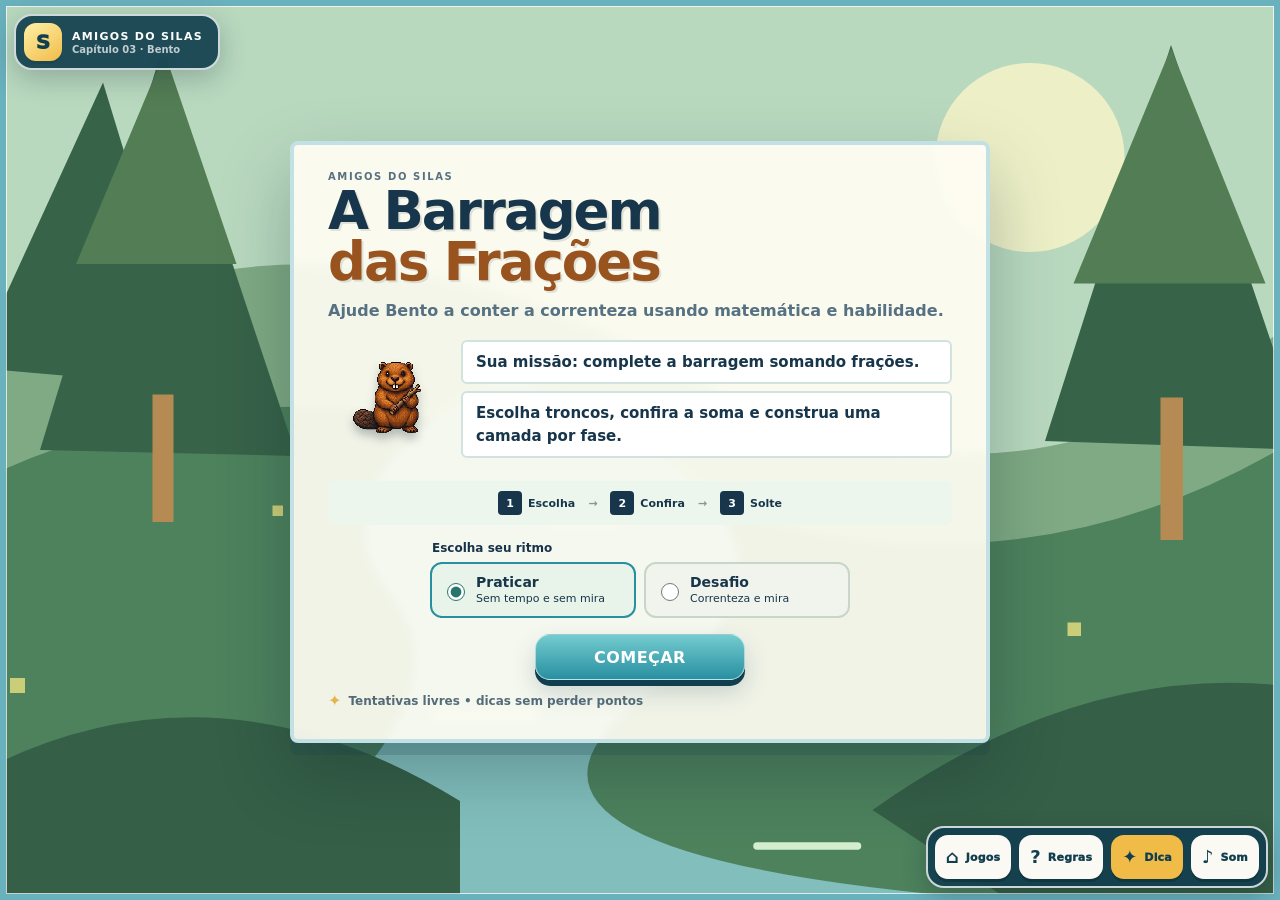
==== commit 40f90221: "Atualiza capítulos e substitui a aventura de Bento pela de Silas na página inicial; ajusta versão do" ====
--- a/jogo bento/index.html
+++ b/jogo bento/index.html
@@ -5,8 +5,8 @@
   <meta name="viewport" content="width=device-width, initial-scale=1">
   <meta name="description" content="Jogo educativo de frações com Bento e Silas.">
   <title>A Barragem das Frações</title>
-  <link rel="stylesheet" href="style.css?v=4">
-  <link rel="stylesheet" href="../game-ui.css?v=4">
+  <link rel="stylesheet" href="style.css?v=5">
+  <link rel="stylesheet" href="../game-ui.css?v=5">
 </head>
 <body>
   <main class="game">
@@ -103,8 +103,8 @@
       </article>
     </section>
   </main>
-  <script src="../common.js?v=4"></script>
-  <script src="../game-ui.js?v=4"></script>
-  <script src="script.js?v=4"></script>
+  <script src="../common.js?v=5"></script>
+  <script src="../game-ui.js?v=6"></script>
+  <script src="script.js?v=5"></script>
 </body>
 </html>
--- a/jogo bento/style.css
+++ b/jogo bento/style.css
@@ -62,8 +62,5 @@
 @media(max-width:540px){.game{min-height:680px}.intro{justify-content:flex-start;overflow-y:auto;padding:24px 0}.intro-card{width:94%;padding:20px}.intro-card h1{font-size:35px}.subtitle{font-size:13px}.story{grid-template-columns:85px 1fr;gap:8px}.beaver-intro{width:80px;height:80px}.dialogues p{padding:7px 9px;font-size:10px}.dialogues .silas{display:none}.steps{gap:5px;font-size:9px}.steps b{width:21px;height:21px}.topbar{flex-basis:62px;grid-template-columns:50px 1fr 72px}.topbar h2{font-size:17px}.hud b{display:none}.hud span{font-size:14px}.pressure{grid-template-columns:115px 36px 1fr;padding:7px 10px}.scene{flex-basis:310px}.challenge{top:8px;width:82%;padding:10px}.challenge h3{font-size:18px}.bento-help{left:0}.beaver-game{width:65px;height:65px}.river{left:20%;right:20%}.dam{transform:translateX(-50%) scale(.8);transform-origin:bottom center}.panel{padding:10px 12px 14px}.action,.drop-action{grid-template-columns:1fr;gap:7px}.action p{display:none}.result{padding:14px}.result-card{padding:20px 16px}.result h2{font-size:24px}.result-actions{flex-direction:column}}
 @media(prefers-reduced-motion:reduce){*,*:before,*:after{animation-duration:.01ms!important;animation-iteration-count:1!important;transition-duration:.01ms!important}}
 
-/* Ambiente do castor: floresta com rio e margens para a barragem. */
-.intro-bg,.scene-bg,.result-bg{
-  background:linear-gradient(#17364b18,#17364b3d),url('../assets/cenarios/bento.svg') center/cover no-repeat;
-  image-rendering:pixelated;
-}
+/* O ambiente vem das imagens <img> do HTML. */
+.intro-bg,.scene-bg,.result-bg{background:none}
